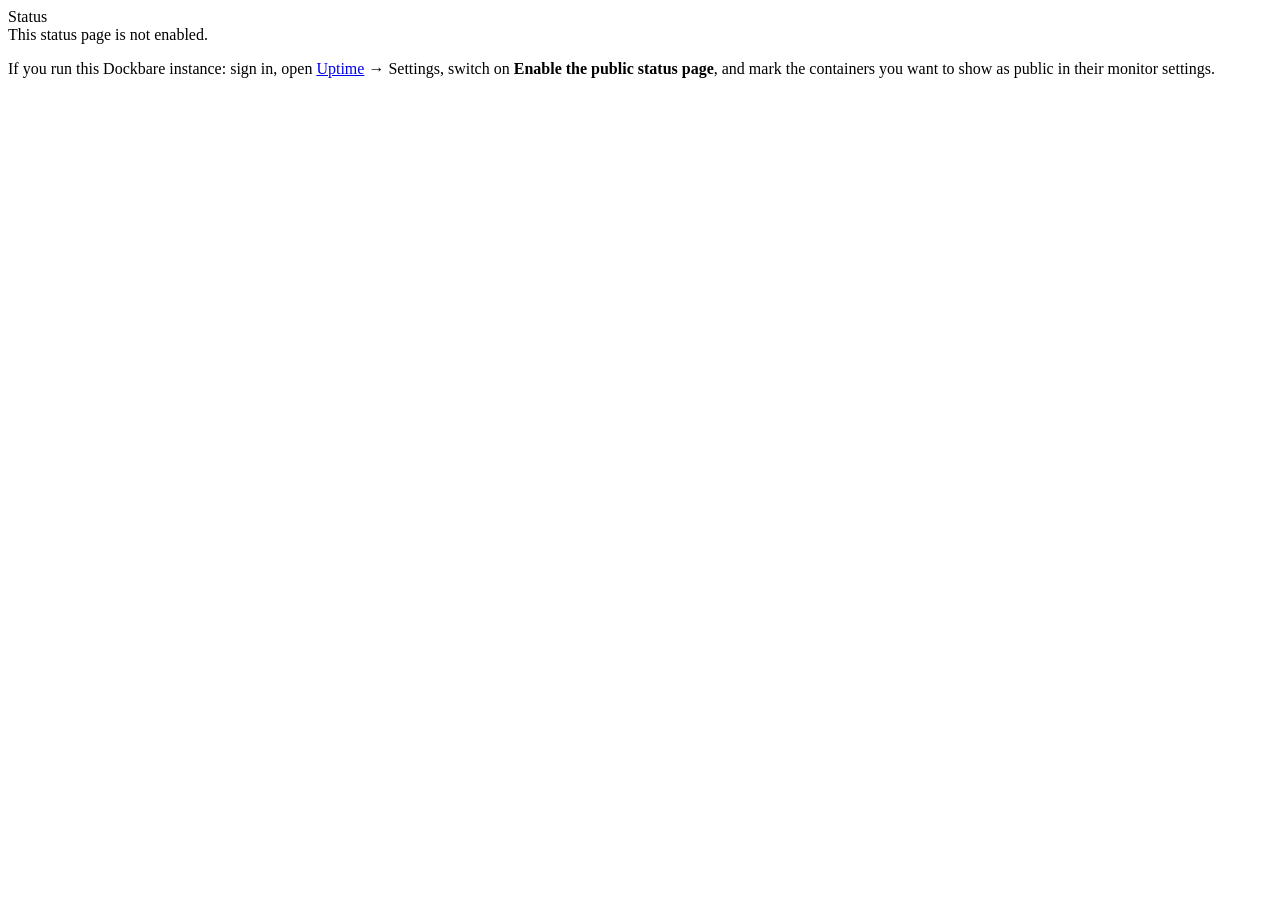
==== dockbare/static/status-disabled.html @ d0bd9460 "allow rename of public groups and fix drawer closing on remove" ====
<!doctype html>
<html lang="en">
<head>
<meta charset="utf-8">
<meta name="viewport" content="width=device-width, initial-scale=1">
<meta name="color-scheme" content="light dark">
<meta name="robots" content="noindex">
<title>Status page not enabled</title>
<link rel="icon" href="/static/logo.svg" type="image/svg+xml">
<link rel="stylesheet" href="/static/styles.css">
</head>
<body>
<div class="status-wrap"><div class="status">
  <header class="st-head"><div class="brand"><img src="/static/logo.svg" alt=""><span class="name">Status</span></div></header>
  <section class="st-status st-status--unknown"><span class="txt">This status page is not enabled.</span></section>
  <p class="muted small">If you run this Dockbare instance: sign in, open <a href="/#uptime">Uptime</a> → Settings, switch on <b>Enable the public status page</b>, and mark the containers you want to show as public in their monitor settings.</p>
</div></div>
</body>
</html>
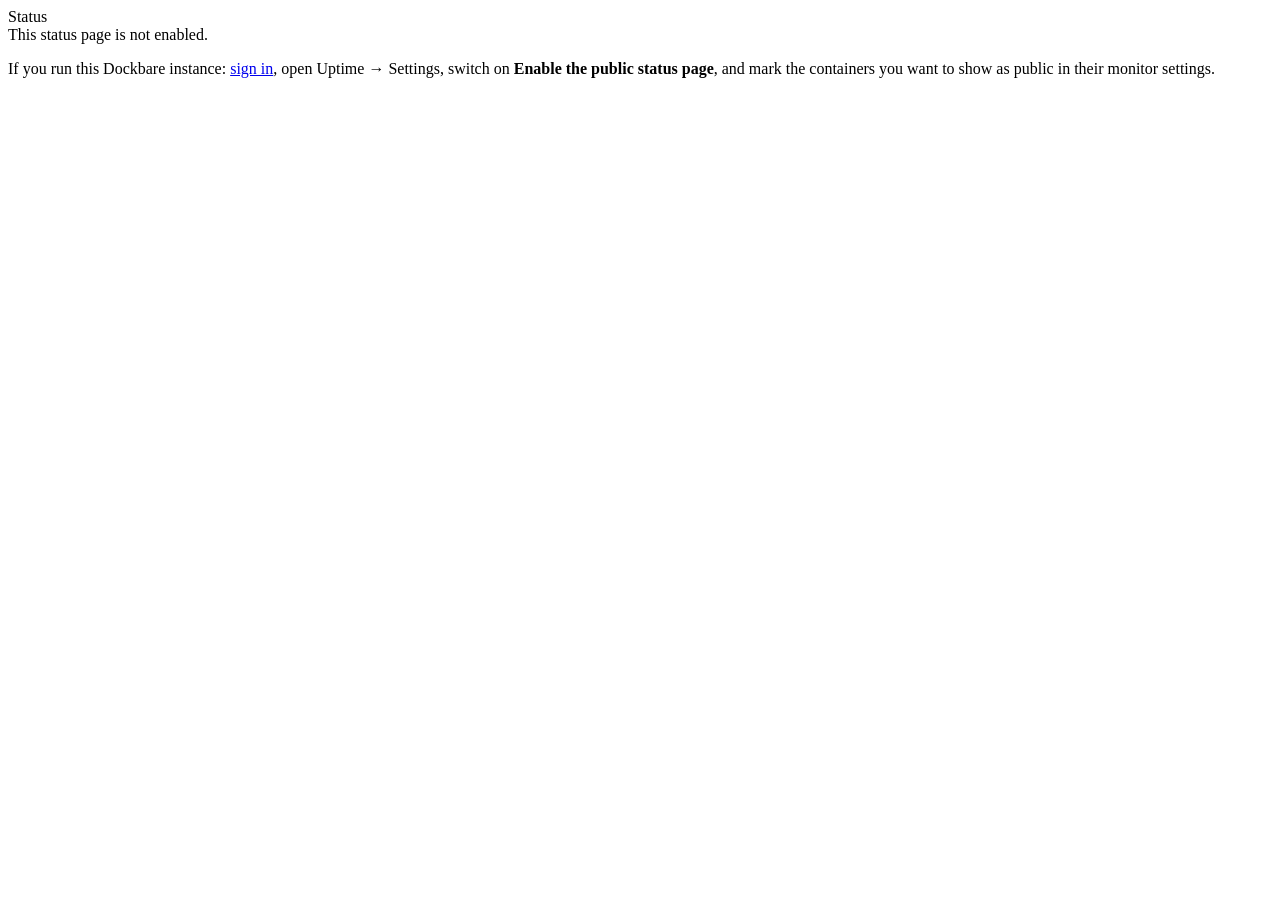
==== commit 6b7ca2dd: "use / as status page" ====
--- a/dockbare/static/status-disabled.html
+++ b/dockbare/static/status-disabled.html
@@ -13,7 +13,7 @@
 <div class="status-wrap"><div class="status">
   <header class="st-head"><div class="brand"><img src="/static/logo.svg" alt=""><span class="name">Status</span></div></header>
   <section class="st-status st-status--unknown"><span class="txt">This status page is not enabled.</span></section>
-  <p class="muted small">If you run this Dockbare instance: sign in, open <a href="/#uptime">Uptime</a> → Settings, switch on <b>Enable the public status page</b>, and mark the containers you want to show as public in their monitor settings.</p>
+  <p class="muted small">If you run this Dockbare instance: <a href="/admin#uptime">sign in</a>, open Uptime → Settings, switch on <b>Enable the public status page</b>, and mark the containers you want to show as public in their monitor settings.</p>
 </div></div>
 </body>
 </html>
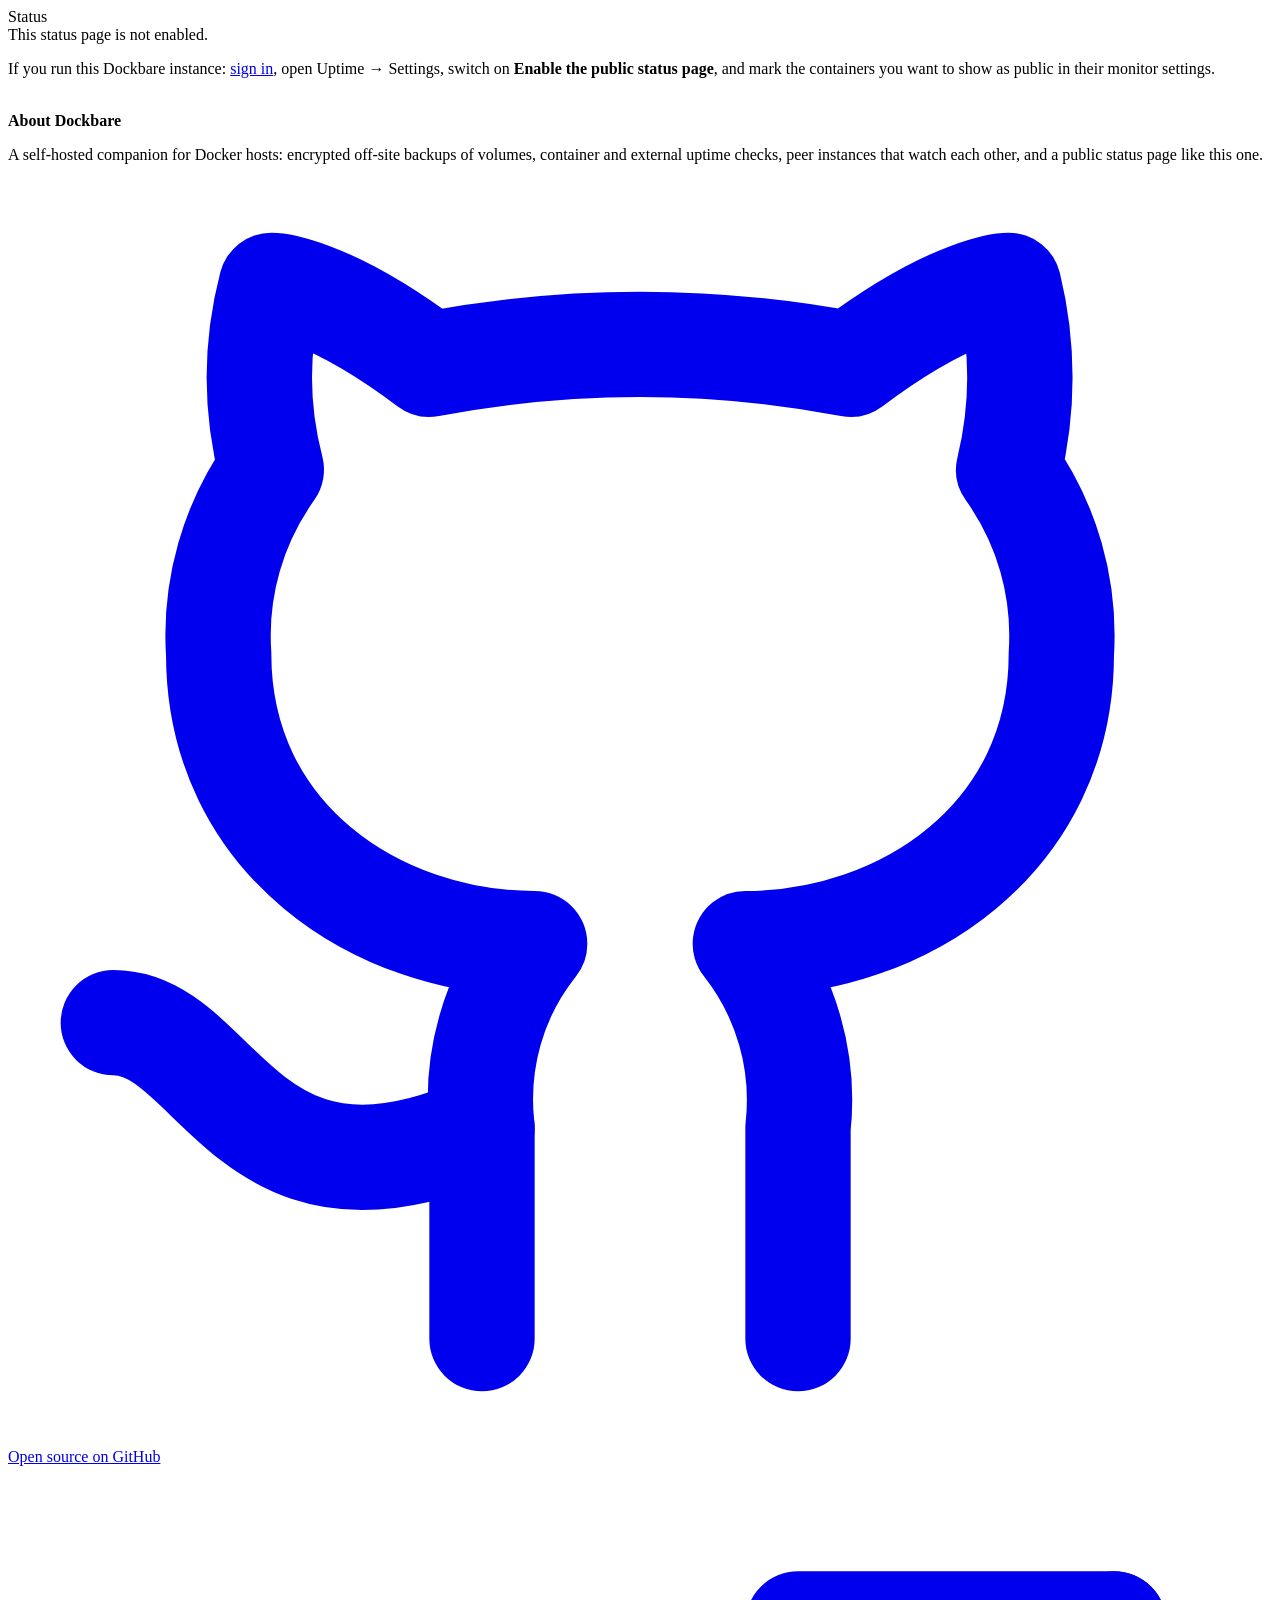
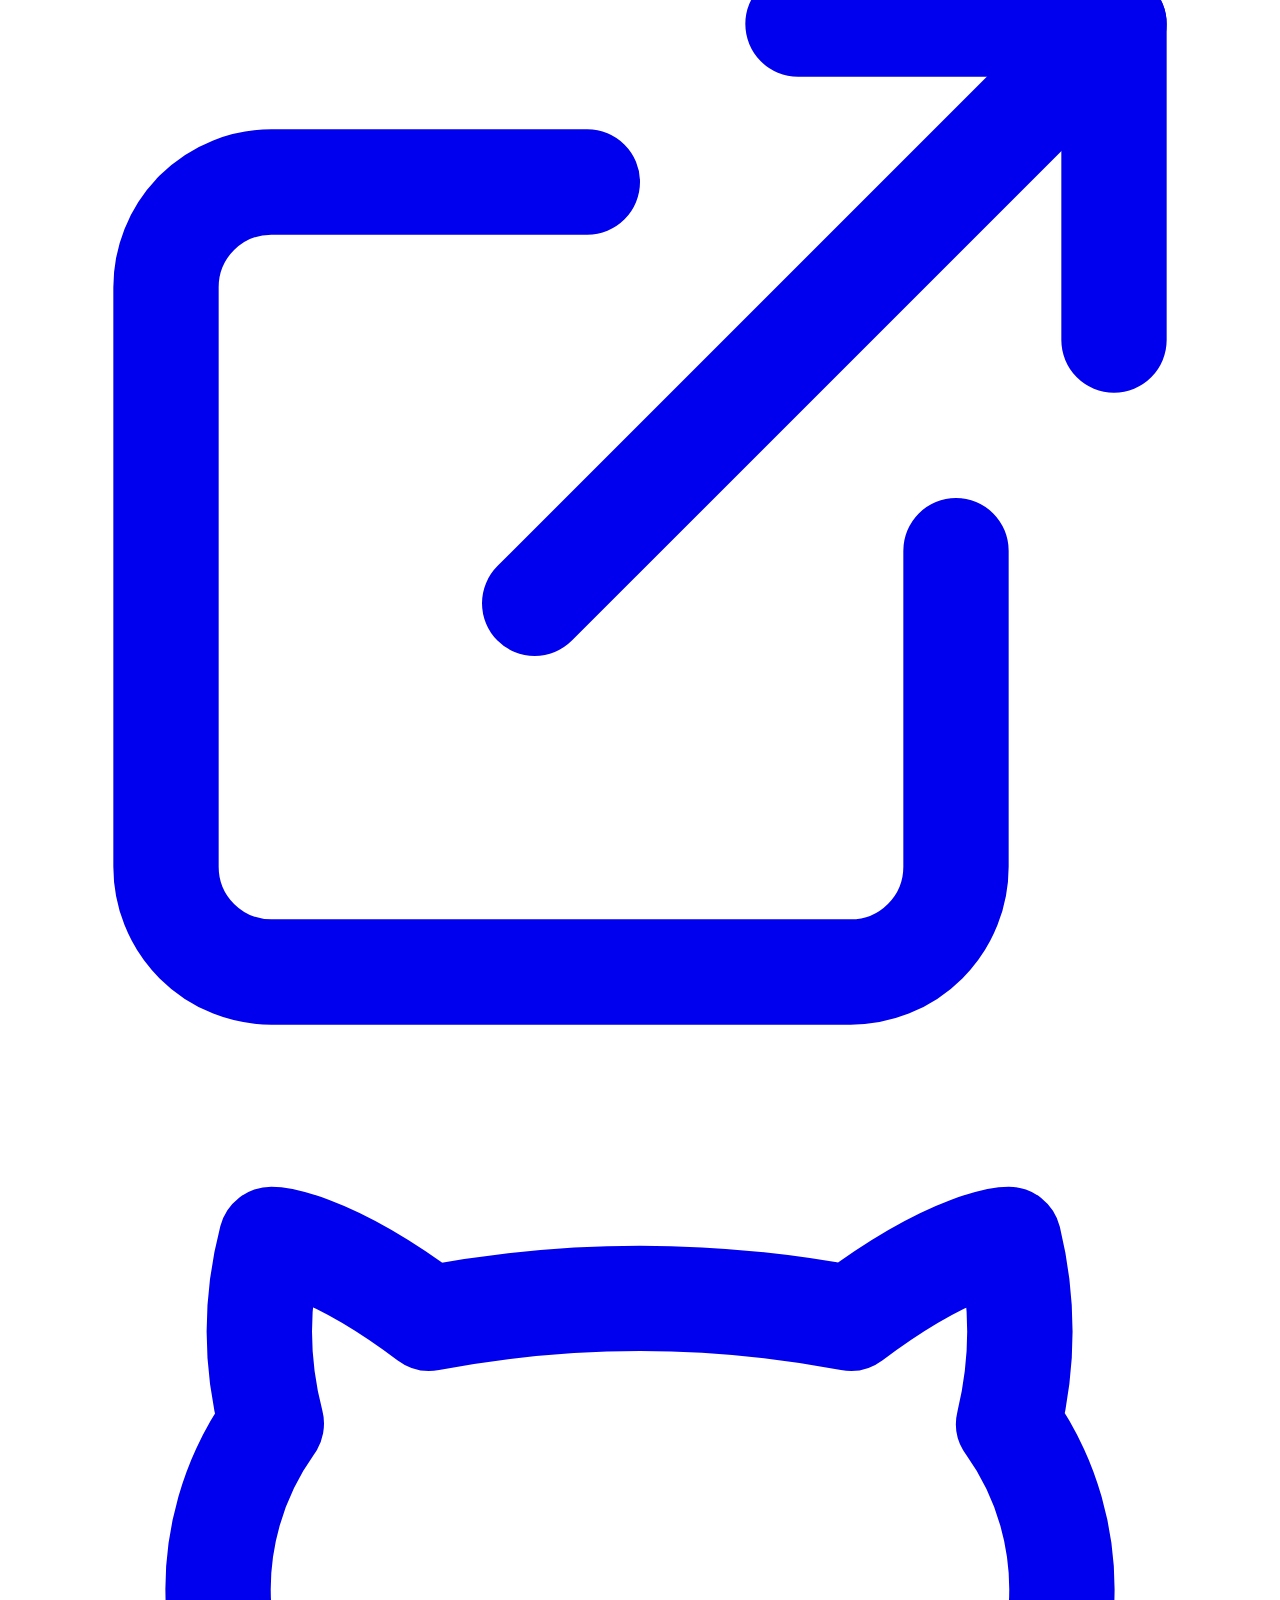
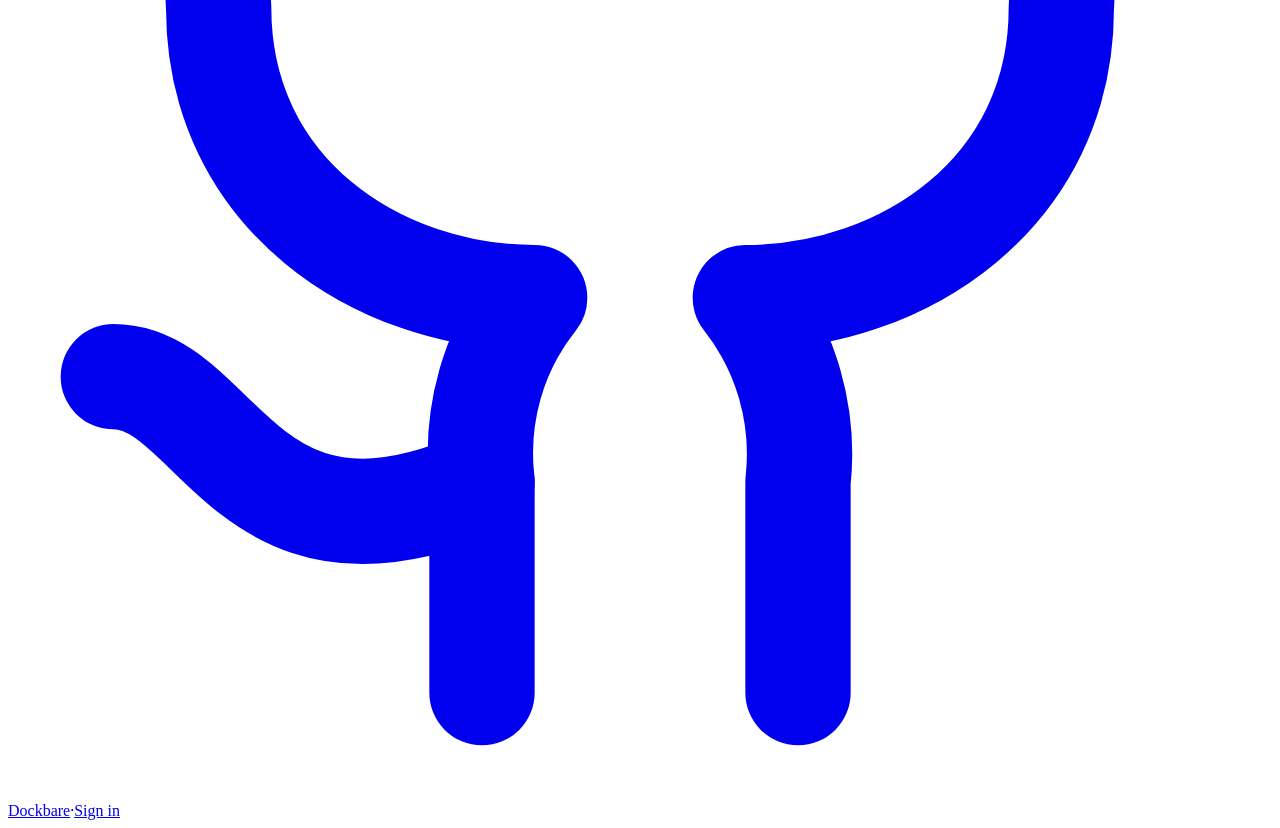
==== commit 6ff1a8a2: "updated design on login" ====
--- a/dockbare/static/status-disabled.html
+++ b/dockbare/static/status-disabled.html
@@ -14,6 +14,8 @@
   <header class="st-head"><div class="brand"><img src="/static/logo.svg" alt=""><span class="name">Status</span></div></header>
   <section class="st-status st-status--unknown"><span class="txt">This status page is not enabled.</span></section>
   <p class="muted small">If you run this Dockbare instance: <a href="/admin#uptime">sign in</a>, open Uptime → Settings, switch on <b>Enable the public status page</b>, and mark the containers you want to show as public in their monitor settings.</p>
+  <div class="st-section"><div class="st-about"><img src="/static/logo.svg" alt=""><div><b>About Dockbare</b><p>A self-hosted companion for Docker hosts: encrypted off-site backups of volumes, container and external uptime checks, peer instances that watch each other, and a public status page like this one.</p><a href="https://github.com/argseby/dockbare-app" target="_blank" rel="noopener"><svg class="icon sm" viewBox="0 0 24 24" fill="none" stroke="currentColor" stroke-width="2" stroke-linecap="round" stroke-linejoin="round" aria-hidden="true"><path d="M15 22v-4a4.8 4.8 0 0 0-1-3.5c3 0 6-2 6-5.5.08-1.25-.27-2.48-1-3.5.28-1.15.28-2.35 0-3.5 0 0-1 0-3 1.5-2.64-.5-5.36-.5-8 0C6 2 5 2 5 2c-.3 1.15-.3 2.35 0 3.5A5.403 5.403 0 0 0 4 9c0 3.5 3 5.5 6 5.5-.39.49-.68 1.05-.85 1.65-.17.6-.22 1.23-.15 1.85v4"/><path d="M9 18c-4.51 2-5-2-7-2"/></svg> Open source on GitHub <svg class="icon sm" viewBox="0 0 24 24" fill="none" stroke="currentColor" stroke-width="2" stroke-linecap="round" stroke-linejoin="round" aria-hidden="true"><path d="M15 3h6v6"/><path d="M10 14 21 3"/><path d="M18 13v6a2 2 0 0 1-2 2H5a2 2 0 0 1-2-2V8a2 2 0 0 1 2-2h6"/></svg></a></div></div></div>
+  <footer class="st-foot"><a href="https://github.com/argseby/dockbare-app" target="_blank" rel="noopener" title="Dockbare on GitHub"><svg class="icon sm" viewBox="0 0 24 24" fill="none" stroke="currentColor" stroke-width="2" stroke-linecap="round" stroke-linejoin="round" aria-hidden="true"><path d="M15 22v-4a4.8 4.8 0 0 0-1-3.5c3 0 6-2 6-5.5.08-1.25-.27-2.48-1-3.5.28-1.15.28-2.35 0-3.5 0 0-1 0-3 1.5-2.64-.5-5.36-.5-8 0C6 2 5 2 5 2c-.3 1.15-.3 2.35 0 3.5A5.403 5.403 0 0 0 4 9c0 3.5 3 5.5 6 5.5-.39.49-.68 1.05-.85 1.65-.17.6-.22 1.23-.15 1.85v4"/><path d="M9 18c-4.51 2-5-2-7-2"/></svg> Dockbare</a><span class="sep">·</span><a href="/admin" title="Sign in">Sign in</a></footer>
 </div></div>
 </body>
 </html>
